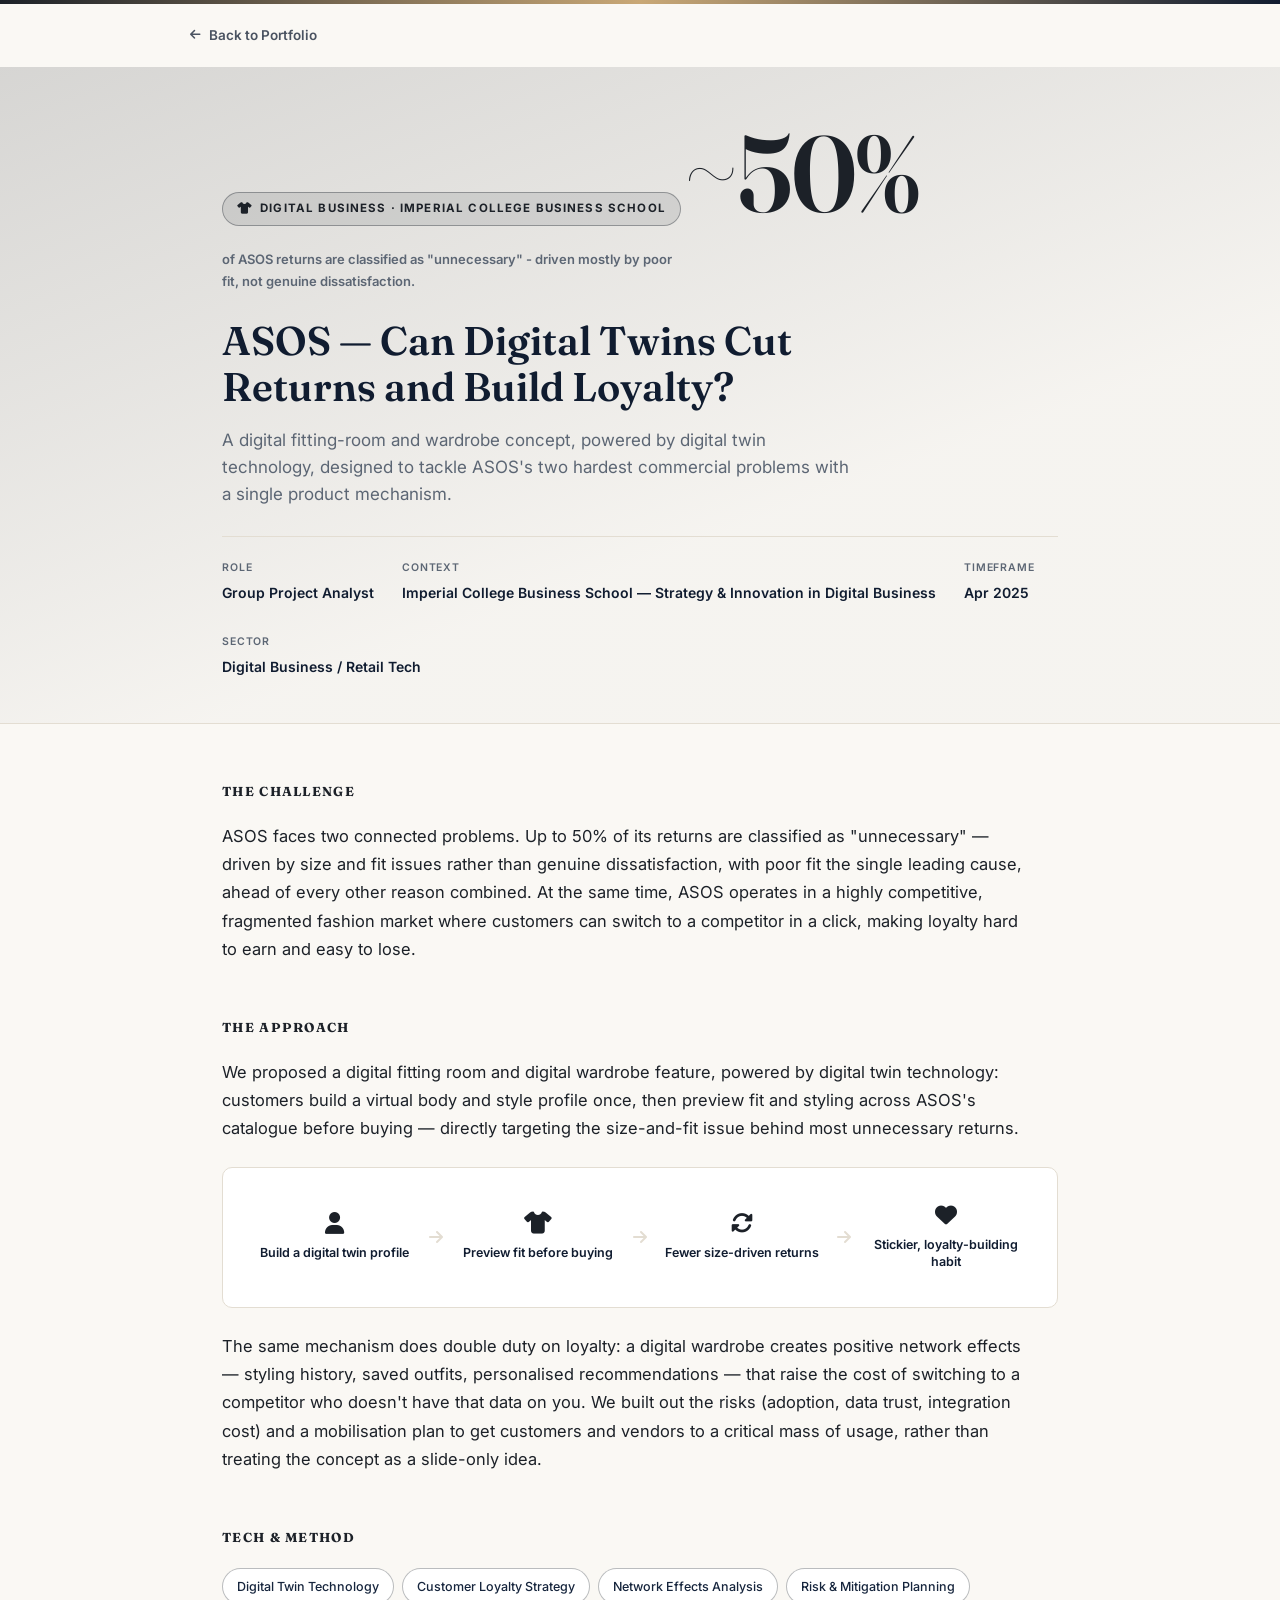
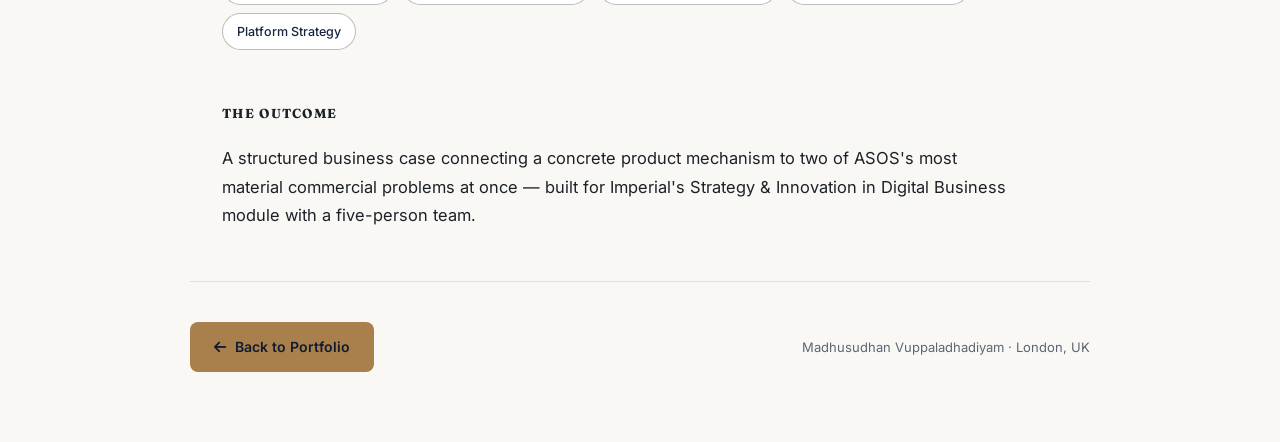
==== projects/asos-digital-wardrobe.html @ d42b7288 "Create asos-digital-wardrobe.html" ====
<!DOCTYPE html><html lang="en"><head><meta charset="UTF-8"><meta name="viewport" content="width=device-width, initial-scale=1.0">
<title>ASOS — Digital Wardrobe — Madhusudhan Vuppaladhadiyam</title>
<link rel="preconnect" href="https://fonts.googleapis.com">
<link href="https://fonts.googleapis.com/css2?family=Inter:wght@400;500;600&family=Fraunces:opsz,wght@9..144,500;9..144,600&display=swap" rel="stylesheet">
<link rel="stylesheet" href="case.css?v=3">
<link rel="stylesheet" href="https://cdnjs.cloudflare.com/ajax/libs/font-awesome/6.5.1/css/all.min.css">
</head><body class="theme-mono">
<div class="wrap topbar"><a href="../index.html#projects" class="back-link"><i class="fa-solid fa-arrow-left"></i>Back to Portfolio</a></div>
<header class="case-hero"><div class="wrap">
<span class="case-eyebrow"><i class="fa-solid fa-shirt"></i>Digital Business &middot; Imperial College Business School</span>
<span class="case-hero-stat">~50%</span><span class="case-hero-stat-label">of ASOS returns are classified as "unnecessary" - driven mostly by poor fit, not genuine dissatisfaction.</span>
<h1>ASOS — Can Digital Twins Cut Returns and Build Loyalty?</h1>
<p class="case-outcome">A digital fitting-room and wardrobe concept, powered by digital twin technology, designed to tackle ASOS's two hardest commercial problems with a single product mechanism.</p>
<div class="case-meta"><div class="case-meta-item"><span class="case-meta-label">Role</span><span class="case-meta-value">Group Project Analyst</span></div><div class="case-meta-item"><span class="case-meta-label">Context</span><span class="case-meta-value">Imperial College Business School — Strategy &amp; Innovation in Digital Business</span></div><div class="case-meta-item"><span class="case-meta-label">Timeframe</span><span class="case-meta-value">Apr 2025</span></div><div class="case-meta-item"><span class="case-meta-label">Sector</span><span class="case-meta-value">Digital Business / Retail Tech</span></div></div>
</div></header>
<main class="wrap">
<section class="case-section reveal"><h2>The Challenge</h2>
        <p>ASOS faces two connected problems. Up to 50% of its returns are classified as "unnecessary" &mdash; driven by size and fit issues rather than genuine dissatisfaction, with poor fit the single leading cause, ahead of every other reason combined. At the same time, ASOS operates in a highly competitive, fragmented fashion market where customers can switch to a competitor in a click, making loyalty hard to earn and easy to lose.</p>
        </section>
<section class="case-section reveal"><h2>The Approach</h2>
        <p>We proposed a digital fitting room and digital wardrobe feature, powered by digital twin technology: customers build a virtual body and style profile once, then preview fit and styling across ASOS's catalogue before buying &mdash; directly targeting the size-and-fit issue behind most unnecessary returns.</p>
        <div class="case-flow reveal"><div class="case-flow-step"><i class="fa-solid fa-user"></i><span>Build a digital twin profile</span></div><span class="case-flow-arrow"><i class="fa-solid fa-arrow-right"></i></span><div class="case-flow-step"><i class="fa-solid fa-shirt"></i><span>Preview fit before buying</span></div><span class="case-flow-arrow"><i class="fa-solid fa-arrow-right"></i></span><div class="case-flow-step"><i class="fa-solid fa-rotate"></i><span>Fewer size-driven returns</span></div><span class="case-flow-arrow"><i class="fa-solid fa-arrow-right"></i></span><div class="case-flow-step"><i class="fa-solid fa-heart"></i><span>Stickier, loyalty-building habit</span></div></div>
        <p>The same mechanism does double duty on loyalty: a digital wardrobe creates positive network effects &mdash; styling history, saved outfits, personalised recommendations &mdash; that raise the cost of switching to a competitor who doesn't have that data on you. We built out the risks (adoption, data trust, integration cost) and a mobilisation plan to get customers and vendors to a critical mass of usage, rather than treating the concept as a slide-only idea.</p>
        </section>
<section class="case-section reveal"><h2>Tech &amp; Method</h2><div class="case-tags reveal"><span>Digital Twin Technology</span><span>Customer Loyalty Strategy</span><span>Network Effects Analysis</span><span>Risk &amp; Mitigation Planning</span><span>Platform Strategy</span></div></section>
<section class="case-section reveal"><h2>The Outcome</h2>
        <p>A structured business case connecting a concrete product mechanism to two of ASOS's most material commercial problems at once &mdash; built for Imperial's Strategy &amp; Innovation in Digital Business module with a five-person team.</p>
        </section>
</main>
<div class="wrap case-footer">
<a href="../index.html#projects" class="btn-primary"><i class="fa-solid fa-arrow-left"></i>Back to Portfolio</a>
<span class="foot-note">Madhusudhan Vuppaladhadiyam &middot; London, UK</span>
</div>
<script src="case.js?v=1"></script>
</body></html>
---- projects/case.css ----
:root{--navy:#101c30;--navy2:#16253d;--paper:#faf8f4;--ink:#1c2128;--muted:#5c6674;--gold:#a97f4b;--line:#e3ddd2;--card:#fff;--radius:10px;--maxw:920px;--accent:#a97f4b;--accent-rgb:169,127,75}
.theme-teal{--accent:#3f7d6c;--accent-rgb:63,125,108}
.theme-slate{--accent:#4a6fa1;--accent-rgb:74,111,161}
.theme-rust{--accent:#a1653f;--accent-rgb:161,101,63}
.theme-mono{--accent:#1c2128;--accent-rgb:28,33,40}
.theme-oxblood{--accent:#7a3234;--accent-rgb:122,50,52}

*{box-sizing:border-box;margin:0;padding:0}
body{background:var(--paper);color:var(--ink);font-family:'Inter',system-ui,-apple-system,sans-serif;font-size:16px;line-height:1.7;-webkit-font-smoothing:antialiased}
h1,h2,h3{font-family:'Fraunces',Georgia,serif;font-weight:600;color:var(--navy)}
a{color:inherit;text-decoration:none}
.wrap{max-width:900px;margin:0 auto;padding:0 32px}
body::before{content:'';position:fixed;top:0;left:0;right:0;height:4px;background:linear-gradient(90deg,var(--accent),#c9a876 50%,var(--navy));z-index:50}

.topbar{padding:20px 0}
.back-link{display:inline-flex;align-items:center;gap:8px;font-size:13.5px;font-weight:600;color:var(--navy);opacity:.75;transition:opacity .15s}
.back-link:hover{opacity:1}
.back-link i{font-size:12px}

.case-hero{background:linear-gradient(160deg,rgba(var(--accent-rgb),.16),rgba(var(--accent-rgb),.02) 65%);border-bottom:1px solid var(--line);padding:52px 0 44px;margin-bottom:56px}
.case-eyebrow{display:inline-flex;align-items:center;gap:8px;font-size:11.5px;letter-spacing:.1em;text-transform:uppercase;color:var(--accent);font-weight:700;background:rgba(var(--accent-rgb),.1);border:1px solid rgba(var(--accent-rgb),.35);padding:6px 14px;border-radius:20px;margin-bottom:22px}
.case-hero h1{color:var(--navy);font-size:clamp(28px,4vw,40px);line-height:1.16;margin-bottom:16px;max-width:720px}
.case-outcome{color:var(--muted);font-size:17px;line-height:1.6;max-width:640px;margin-bottom:28px}
.case-meta{display:flex;flex-wrap:wrap;gap:28px;border-top:1px solid var(--line);padding-top:22px}
.case-meta-item{display:flex;flex-direction:column;gap:4px}
.case-meta-label{font-size:10.5px;letter-spacing:.08em;text-transform:uppercase;color:var(--muted);font-weight:600}
.case-meta-value{font-size:14px;font-weight:600;color:var(--navy)}
.case-hero-stat{font-family:'Fraunces',Georgia,serif;font-weight:600;font-size:clamp(64px,10vw,108px);line-height:1;color:var(--accent);margin-bottom:6px;letter-spacing:-.02em}
.case-hero-stat-label{display:block;font-size:13px;color:var(--muted);font-weight:600;margin-bottom:26px;max-width:460px}

.case-section{margin-bottom:52px}
.case-section h2{font-size:13px;letter-spacing:.1em;text-transform:uppercase;color:var(--accent);font-weight:700;margin-bottom:20px}
.case-section p{font-size:16.5px;color:var(--ink);margin-bottom:16px;max-width:800px;line-height:1.72}
.case-section p:last-child{margin-bottom:0}
.case-section ul{margin:14px 0 0 20px;max-width:800px}
.case-section li{font-size:16px;color:var(--ink);margin-bottom:10px;line-height:1.65}

.case-figure{margin:24px 0;border:1px solid var(--line);border-radius:var(--radius);overflow:hidden;background:#fff}
.case-figure img{width:100%;display:block}
.case-figure figcaption{font-size:12.5px;color:var(--muted);padding:12px 18px;border-top:1px solid var(--line);background:var(--paper)}

.case-stats{display:grid;grid-template-columns:repeat(auto-fit,minmax(190px,1fr));gap:20px;background:linear-gradient(160deg,rgba(var(--accent-rgb),.12),rgba(var(--accent-rgb),.02));border:1px solid var(--line);border-radius:14px;padding:28px 26px;margin:24px 0}
.case-stat-num{display:block;font-family:'Fraunces',Georgia,serif;font-size:28px;font-weight:600;color:var(--accent);margin-bottom:6px}
.case-stat-label{font-size:12.5px;color:var(--muted);line-height:1.45}

.case-tags{display:flex;flex-wrap:wrap;gap:8px;margin-top:16px}
.case-tags span{background:var(--card);border:1px solid rgba(var(--accent-rgb),.3);padding:7px 14px;border-radius:20px;font-size:12.5px;color:var(--navy2);font-weight:500}

.case-flow{display:flex;flex-wrap:wrap;align-items:center;gap:0;margin:24px 0;background:var(--card);border:1px solid var(--line);border-radius:var(--radius);padding:28px 22px}
.case-flow-step{flex:1;min-width:130px;text-align:center;padding:8px}
.case-flow-step i{display:block;font-size:22px;color:var(--accent);margin-bottom:10px}
.case-flow-step span{font-size:12.5px;font-weight:600;color:var(--navy);line-height:1.4;display:block}
.case-flow-arrow{color:var(--line);font-size:16px;flex:0 0 auto;padding:0 6px}
@media(max-width:640px){.case-flow{flex-direction:column}.case-flow-arrow{transform:rotate(90deg);padding:6px 0}}

.case-quote{border-left:3px solid var(--accent);padding:4px 0 4px 22px;margin:24px 0;font-family:'Fraunces',Georgia,serif;font-size:18px;line-height:1.5;color:var(--navy);font-weight:500;font-style:italic;max-width:700px}

.case-footer{border-top:1px solid var(--line);margin-top:16px;padding:40px 0 70px;display:flex;justify-content:space-between;align-items:center;flex-wrap:wrap;gap:16px}
.case-footer .btn-primary{background:var(--gold);color:var(--navy);padding:13px 24px;border-radius:8px;font-size:14px;font-weight:600;display:inline-flex;align-items:center;gap:9px;transition:transform .15s,box-shadow .15s}
.case-footer .btn-primary:hover{transform:translateY(-2px);box-shadow:0 10px 22px rgba(0,0,0,.18)}
.case-footer .foot-note{font-size:13px;color:var(--muted)}

.reveal{opacity:0;transform:translateY(22px);transition:opacity .6s ease,transform .6s ease}
.reveal.in{opacity:1;transform:none}

@media(max-width:600px){
.case-hero{padding:40px 0 36px}
.case-meta{gap:18px}
.case-stats{grid-template-columns:1fr 1fr}
}
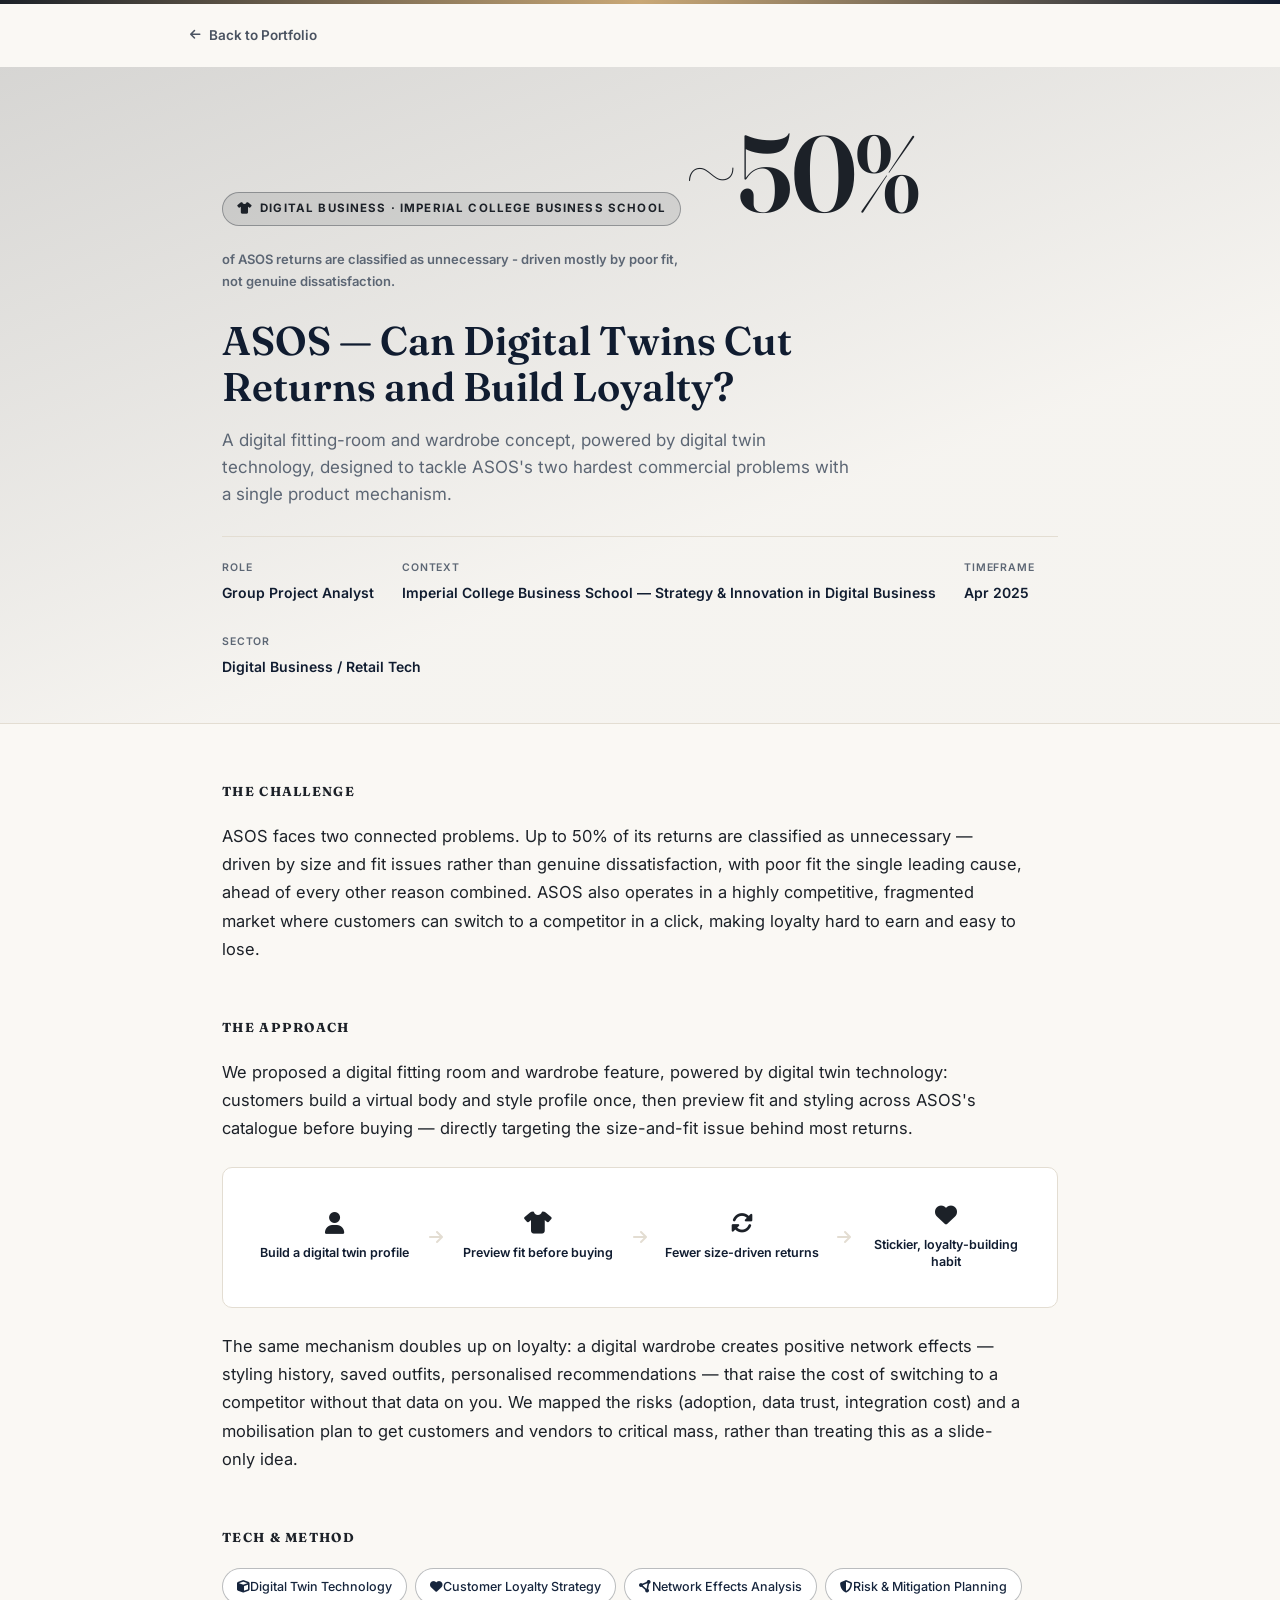
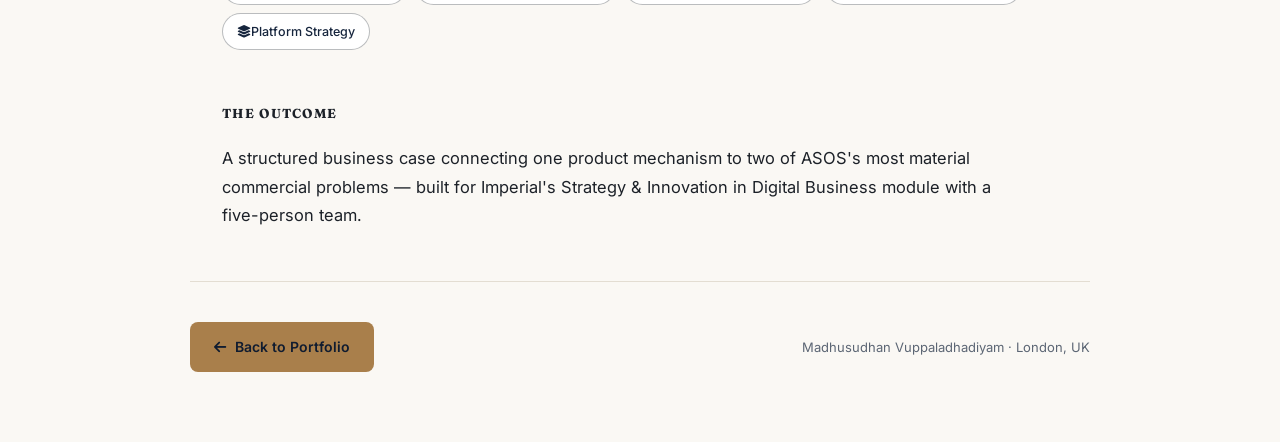
==== commit bdf5abca: "Create asos-digital-wardrobe.html" ====
--- a/projects/asos-digital-wardrobe.html
+++ b/projects/asos-digital-wardrobe.html
@@ -2,29 +2,29 @@
 <title>ASOS — Digital Wardrobe — Madhusudhan Vuppaladhadiyam</title>
 <link rel="preconnect" href="https://fonts.googleapis.com">
 <link href="https://fonts.googleapis.com/css2?family=Inter:wght@400;500;600&family=Fraunces:opsz,wght@9..144,500;9..144,600&display=swap" rel="stylesheet">
-<link rel="stylesheet" href="case.css?v=3">
+<link rel="stylesheet" href="case.css?v=4">
 <link rel="stylesheet" href="https://cdnjs.cloudflare.com/ajax/libs/font-awesome/6.5.1/css/all.min.css">
 </head><body class="theme-mono">
 <div class="wrap topbar"><a href="../index.html#projects" class="back-link"><i class="fa-solid fa-arrow-left"></i>Back to Portfolio</a></div>
 <header class="case-hero"><div class="wrap">
 <span class="case-eyebrow"><i class="fa-solid fa-shirt"></i>Digital Business &middot; Imperial College Business School</span>
-<span class="case-hero-stat">~50%</span><span class="case-hero-stat-label">of ASOS returns are classified as "unnecessary" - driven mostly by poor fit, not genuine dissatisfaction.</span>
+<span class="case-hero-stat">~50%</span><span class="case-hero-stat-label">of ASOS returns are classified as unnecessary - driven mostly by poor fit, not genuine dissatisfaction.</span>
 <h1>ASOS — Can Digital Twins Cut Returns and Build Loyalty?</h1>
 <p class="case-outcome">A digital fitting-room and wardrobe concept, powered by digital twin technology, designed to tackle ASOS's two hardest commercial problems with a single product mechanism.</p>
 <div class="case-meta"><div class="case-meta-item"><span class="case-meta-label">Role</span><span class="case-meta-value">Group Project Analyst</span></div><div class="case-meta-item"><span class="case-meta-label">Context</span><span class="case-meta-value">Imperial College Business School — Strategy &amp; Innovation in Digital Business</span></div><div class="case-meta-item"><span class="case-meta-label">Timeframe</span><span class="case-meta-value">Apr 2025</span></div><div class="case-meta-item"><span class="case-meta-label">Sector</span><span class="case-meta-value">Digital Business / Retail Tech</span></div></div>
 </div></header>
 <main class="wrap">
 <section class="case-section reveal"><h2>The Challenge</h2>
-        <p>ASOS faces two connected problems. Up to 50% of its returns are classified as "unnecessary" &mdash; driven by size and fit issues rather than genuine dissatisfaction, with poor fit the single leading cause, ahead of every other reason combined. At the same time, ASOS operates in a highly competitive, fragmented fashion market where customers can switch to a competitor in a click, making loyalty hard to earn and easy to lose.</p>
+        <p>ASOS faces two connected problems. Up to 50% of its returns are classified as unnecessary &mdash; driven by size and fit issues rather than genuine dissatisfaction, with poor fit the single leading cause, ahead of every other reason combined. ASOS also operates in a highly competitive, fragmented market where customers can switch to a competitor in a click, making loyalty hard to earn and easy to lose.</p>
         </section>
 <section class="case-section reveal"><h2>The Approach</h2>
-        <p>We proposed a digital fitting room and digital wardrobe feature, powered by digital twin technology: customers build a virtual body and style profile once, then preview fit and styling across ASOS's catalogue before buying &mdash; directly targeting the size-and-fit issue behind most unnecessary returns.</p>
+        <p>We proposed a digital fitting room and wardrobe feature, powered by digital twin technology: customers build a virtual body and style profile once, then preview fit and styling across ASOS's catalogue before buying &mdash; directly targeting the size-and-fit issue behind most returns.</p>
         <div class="case-flow reveal"><div class="case-flow-step"><i class="fa-solid fa-user"></i><span>Build a digital twin profile</span></div><span class="case-flow-arrow"><i class="fa-solid fa-arrow-right"></i></span><div class="case-flow-step"><i class="fa-solid fa-shirt"></i><span>Preview fit before buying</span></div><span class="case-flow-arrow"><i class="fa-solid fa-arrow-right"></i></span><div class="case-flow-step"><i class="fa-solid fa-rotate"></i><span>Fewer size-driven returns</span></div><span class="case-flow-arrow"><i class="fa-solid fa-arrow-right"></i></span><div class="case-flow-step"><i class="fa-solid fa-heart"></i><span>Stickier, loyalty-building habit</span></div></div>
-        <p>The same mechanism does double duty on loyalty: a digital wardrobe creates positive network effects &mdash; styling history, saved outfits, personalised recommendations &mdash; that raise the cost of switching to a competitor who doesn't have that data on you. We built out the risks (adoption, data trust, integration cost) and a mobilisation plan to get customers and vendors to a critical mass of usage, rather than treating the concept as a slide-only idea.</p>
+        <p>The same mechanism doubles up on loyalty: a digital wardrobe creates positive network effects &mdash; styling history, saved outfits, personalised recommendations &mdash; that raise the cost of switching to a competitor without that data on you. We mapped the risks (adoption, data trust, integration cost) and a mobilisation plan to get customers and vendors to critical mass, rather than treating this as a slide-only idea.</p>
         </section>
-<section class="case-section reveal"><h2>Tech &amp; Method</h2><div class="case-tags reveal"><span>Digital Twin Technology</span><span>Customer Loyalty Strategy</span><span>Network Effects Analysis</span><span>Risk &amp; Mitigation Planning</span><span>Platform Strategy</span></div></section>
+<section class="case-section reveal"><h2>Tech &amp; Method</h2><div class="case-tags reveal"><span><i class="fa-solid fa-cube"></i>Digital Twin Technology</span><span><i class="fa-solid fa-heart"></i>Customer Loyalty Strategy</span><span><i class="fa-solid fa-circle-nodes"></i>Network Effects Analysis</span><span><i class="fa-solid fa-shield-halved"></i>Risk &amp; Mitigation Planning</span><span><i class="fa-solid fa-layer-group"></i>Platform Strategy</span></div></section>
 <section class="case-section reveal"><h2>The Outcome</h2>
-        <p>A structured business case connecting a concrete product mechanism to two of ASOS's most material commercial problems at once &mdash; built for Imperial's Strategy &amp; Innovation in Digital Business module with a five-person team.</p>
+        <p>A structured business case connecting one product mechanism to two of ASOS's most material commercial problems &mdash; built for Imperial's Strategy &amp; Innovation in Digital Business module with a five-person team.</p>
         </section>
 </main>
 <div class="wrap case-footer">
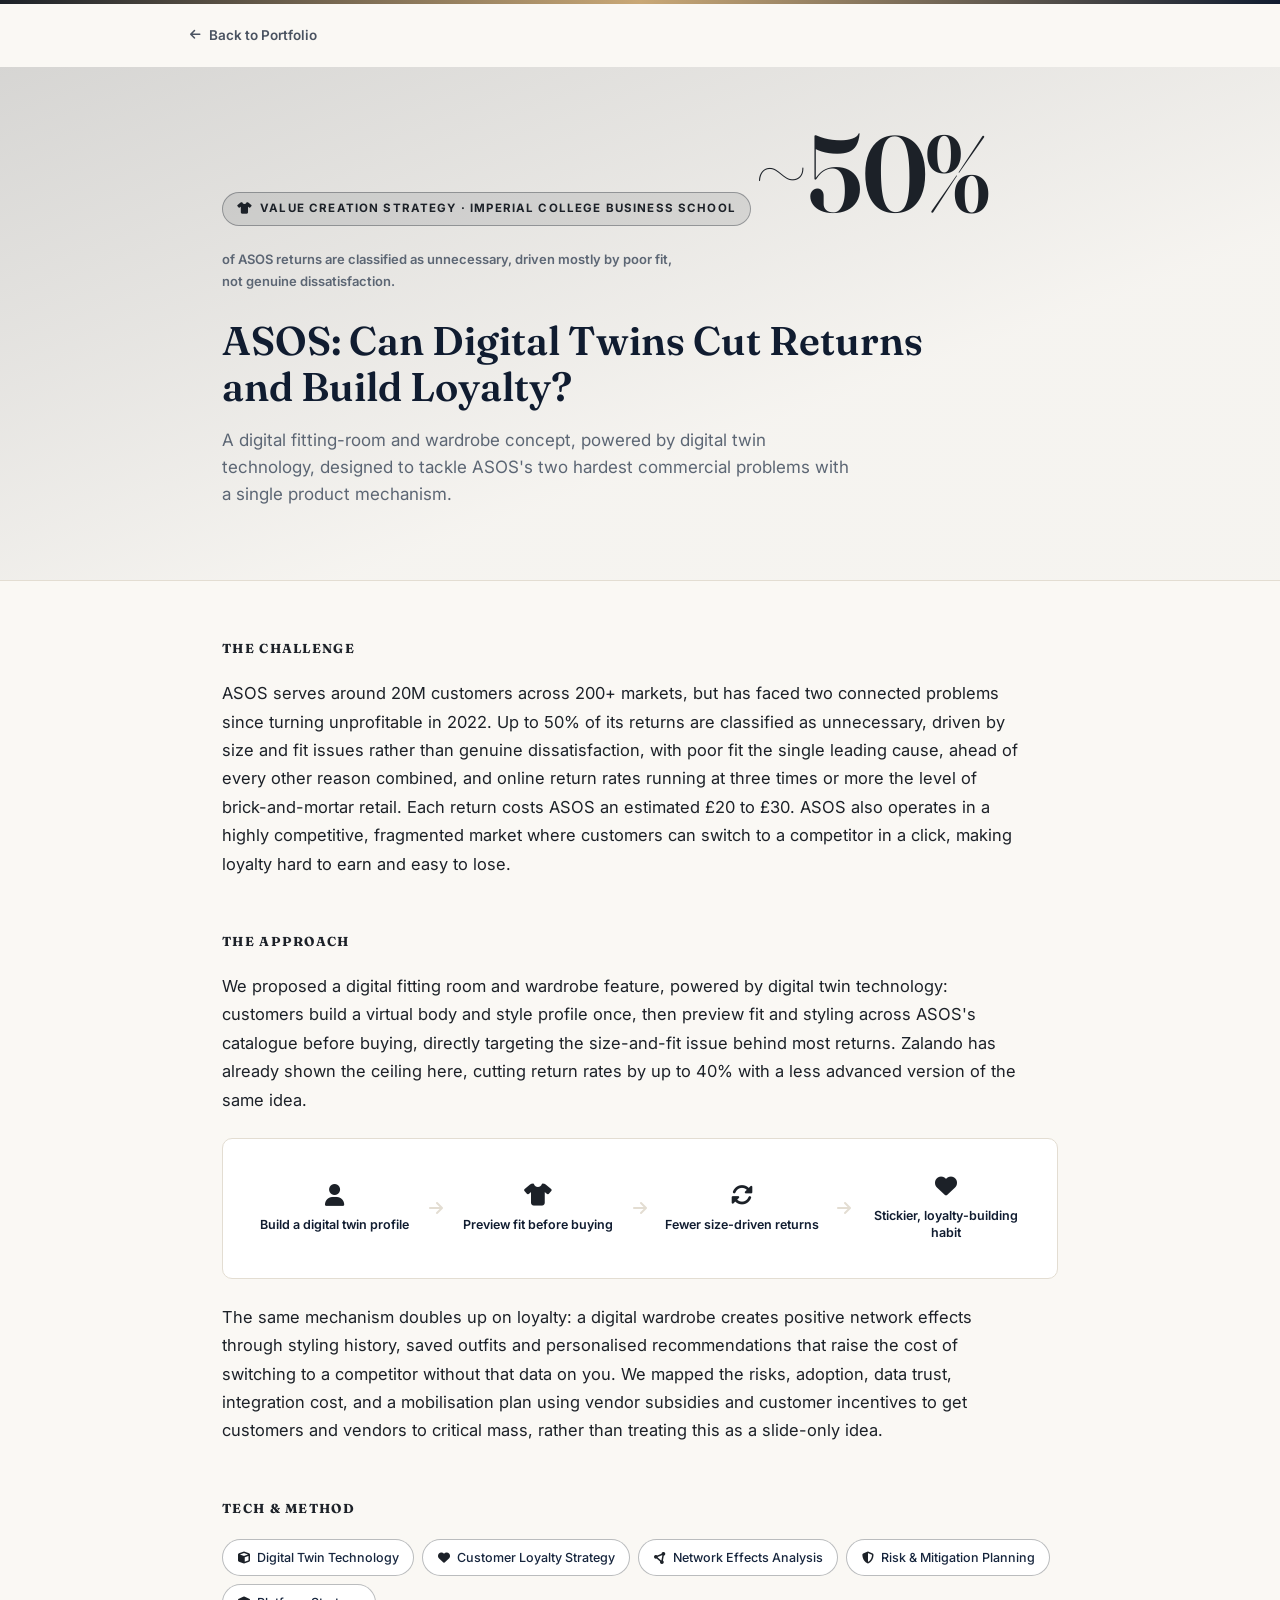
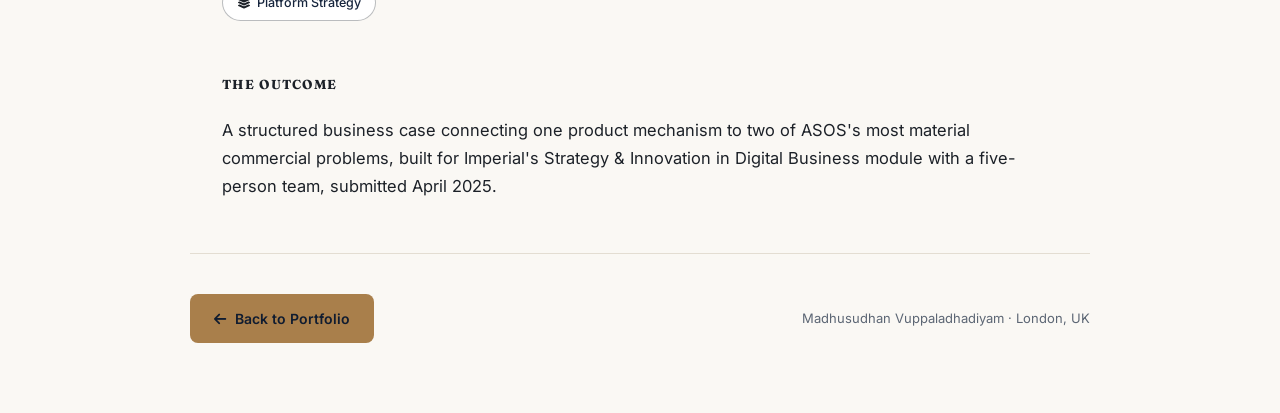
==== commit 1d9eacbd: "Create asos-digital-wardrobe.html" ====
--- a/projects/asos-digital-wardrobe.html
+++ b/projects/asos-digital-wardrobe.html
@@ -1,5 +1,5 @@
 <!DOCTYPE html><html lang="en"><head><meta charset="UTF-8"><meta name="viewport" content="width=device-width, initial-scale=1.0">
-<title>ASOS — Digital Wardrobe — Madhusudhan Vuppaladhadiyam</title>
+<title>ASOS - Digital Wardrobe - Madhusudhan Vuppaladhadiyam</title>
 <link rel="preconnect" href="https://fonts.googleapis.com">
 <link href="https://fonts.googleapis.com/css2?family=Inter:wght@400;500;600&family=Fraunces:opsz,wght@9..144,500;9..144,600&display=swap" rel="stylesheet">
 <link rel="stylesheet" href="case.css?v=4">
@@ -7,25 +7,24 @@
 </head><body class="theme-mono">
 <div class="wrap topbar"><a href="../index.html#projects" class="back-link"><i class="fa-solid fa-arrow-left"></i>Back to Portfolio</a></div>
 <header class="case-hero"><div class="wrap">
-<span class="case-eyebrow"><i class="fa-solid fa-shirt"></i>Digital Business &middot; Imperial College Business School</span>
-<span class="case-hero-stat">~50%</span><span class="case-hero-stat-label">of ASOS returns are classified as unnecessary - driven mostly by poor fit, not genuine dissatisfaction.</span>
-<h1>ASOS — Can Digital Twins Cut Returns and Build Loyalty?</h1>
+<span class="case-eyebrow"><i class="fa-solid fa-shirt"></i>Value Creation Strategy &middot; Imperial College Business School</span>
+<span class="case-hero-stat">~50%</span><span class="case-hero-stat-label">of ASOS returns are classified as unnecessary, driven mostly by poor fit, not genuine dissatisfaction.</span>
+<h1>ASOS: Can Digital Twins Cut Returns and Build Loyalty?</h1>
 <p class="case-outcome">A digital fitting-room and wardrobe concept, powered by digital twin technology, designed to tackle ASOS's two hardest commercial problems with a single product mechanism.</p>
-<div class="case-meta"><div class="case-meta-item"><span class="case-meta-label">Role</span><span class="case-meta-value">Group Project Analyst</span></div><div class="case-meta-item"><span class="case-meta-label">Context</span><span class="case-meta-value">Imperial College Business School — Strategy &amp; Innovation in Digital Business</span></div><div class="case-meta-item"><span class="case-meta-label">Timeframe</span><span class="case-meta-value">Apr 2025</span></div><div class="case-meta-item"><span class="case-meta-label">Sector</span><span class="case-meta-value">Digital Business / Retail Tech</span></div></div>
 </div></header>
 <main class="wrap">
 <section class="case-section reveal"><h2>The Challenge</h2>
-        <p>ASOS faces two connected problems. Up to 50% of its returns are classified as unnecessary &mdash; driven by size and fit issues rather than genuine dissatisfaction, with poor fit the single leading cause, ahead of every other reason combined. ASOS also operates in a highly competitive, fragmented market where customers can switch to a competitor in a click, making loyalty hard to earn and easy to lose.</p>
-        </section>
+<p>ASOS serves around 20M customers across 200+ markets, but has faced two connected problems since turning unprofitable in 2022. Up to 50% of its returns are classified as unnecessary, driven by size and fit issues rather than genuine dissatisfaction, with poor fit the single leading cause, ahead of every other reason combined, and online return rates running at three times or more the level of brick-and-mortar retail. Each return costs ASOS an estimated &pound;20 to &pound;30. ASOS also operates in a highly competitive, fragmented market where customers can switch to a competitor in a click, making loyalty hard to earn and easy to lose.</p>
+</section>
 <section class="case-section reveal"><h2>The Approach</h2>
-        <p>We proposed a digital fitting room and wardrobe feature, powered by digital twin technology: customers build a virtual body and style profile once, then preview fit and styling across ASOS's catalogue before buying &mdash; directly targeting the size-and-fit issue behind most returns.</p>
-        <div class="case-flow reveal"><div class="case-flow-step"><i class="fa-solid fa-user"></i><span>Build a digital twin profile</span></div><span class="case-flow-arrow"><i class="fa-solid fa-arrow-right"></i></span><div class="case-flow-step"><i class="fa-solid fa-shirt"></i><span>Preview fit before buying</span></div><span class="case-flow-arrow"><i class="fa-solid fa-arrow-right"></i></span><div class="case-flow-step"><i class="fa-solid fa-rotate"></i><span>Fewer size-driven returns</span></div><span class="case-flow-arrow"><i class="fa-solid fa-arrow-right"></i></span><div class="case-flow-step"><i class="fa-solid fa-heart"></i><span>Stickier, loyalty-building habit</span></div></div>
-        <p>The same mechanism doubles up on loyalty: a digital wardrobe creates positive network effects &mdash; styling history, saved outfits, personalised recommendations &mdash; that raise the cost of switching to a competitor without that data on you. We mapped the risks (adoption, data trust, integration cost) and a mobilisation plan to get customers and vendors to critical mass, rather than treating this as a slide-only idea.</p>
-        </section>
+<p>We proposed a digital fitting room and wardrobe feature, powered by digital twin technology: customers build a virtual body and style profile once, then preview fit and styling across ASOS's catalogue before buying, directly targeting the size-and-fit issue behind most returns. Zalando has already shown the ceiling here, cutting return rates by up to 40% with a less advanced version of the same idea.</p>
+<div class="case-flow reveal"><div class="case-flow-step"><i class="fa-solid fa-user"></i><span>Build a digital twin profile</span></div><span class="case-flow-arrow"><i class="fa-solid fa-arrow-right"></i></span><div class="case-flow-step"><i class="fa-solid fa-shirt"></i><span>Preview fit before buying</span></div><span class="case-flow-arrow"><i class="fa-solid fa-arrow-right"></i></span><div class="case-flow-step"><i class="fa-solid fa-rotate"></i><span>Fewer size-driven returns</span></div><span class="case-flow-arrow"><i class="fa-solid fa-arrow-right"></i></span><div class="case-flow-step"><i class="fa-solid fa-heart"></i><span>Stickier, loyalty-building habit</span></div></div>
+<p>The same mechanism doubles up on loyalty: a digital wardrobe creates positive network effects through styling history, saved outfits and personalised recommendations that raise the cost of switching to a competitor without that data on you. We mapped the risks, adoption, data trust, integration cost, and a mobilisation plan using vendor subsidies and customer incentives to get customers and vendors to critical mass, rather than treating this as a slide-only idea.</p>
+</section>
 <section class="case-section reveal"><h2>Tech &amp; Method</h2><div class="case-tags reveal"><span><i class="fa-solid fa-cube"></i>Digital Twin Technology</span><span><i class="fa-solid fa-heart"></i>Customer Loyalty Strategy</span><span><i class="fa-solid fa-circle-nodes"></i>Network Effects Analysis</span><span><i class="fa-solid fa-shield-halved"></i>Risk &amp; Mitigation Planning</span><span><i class="fa-solid fa-layer-group"></i>Platform Strategy</span></div></section>
 <section class="case-section reveal"><h2>The Outcome</h2>
-        <p>A structured business case connecting one product mechanism to two of ASOS's most material commercial problems &mdash; built for Imperial's Strategy &amp; Innovation in Digital Business module with a five-person team.</p>
-        </section>
+<p>A structured business case connecting one product mechanism to two of ASOS's most material commercial problems, built for Imperial's Strategy &amp; Innovation in Digital Business module with a five-person team, submitted April 2025.</p>
+</section>
 </main>
 <div class="wrap case-footer">
 <a href="../index.html#projects" class="btn-primary"><i class="fa-solid fa-arrow-left"></i>Back to Portfolio</a>
--- a/projects/case.css
+++ b/projects/case.css
@@ -44,7 +44,8 @@
 .case-stat-label{font-size:12.5px;color:var(--muted);line-height:1.45}
 
 .case-tags{display:flex;flex-wrap:wrap;gap:8px;margin-top:16px}
-.case-tags span{background:var(--card);border:1px solid rgba(var(--accent-rgb),.3);padding:7px 14px;border-radius:20px;font-size:12.5px;color:var(--navy2);font-weight:500}
+.case-tags span{display:inline-flex;align-items:center;gap:7px;background:var(--card);border:1px solid rgba(var(--accent-rgb),.3);padding:7px 14px;border-radius:20px;font-size:12.5px;color:var(--navy2);font-weight:500}
+.case-tags span i{color:var(--accent);font-size:12px;width:13px;text-align:center}
 
 .case-flow{display:flex;flex-wrap:wrap;align-items:center;gap:0;margin:24px 0;background:var(--card);border:1px solid var(--line);border-radius:var(--radius);padding:28px 22px}
 .case-flow-step{flex:1;min-width:130px;text-align:center;padding:8px}
